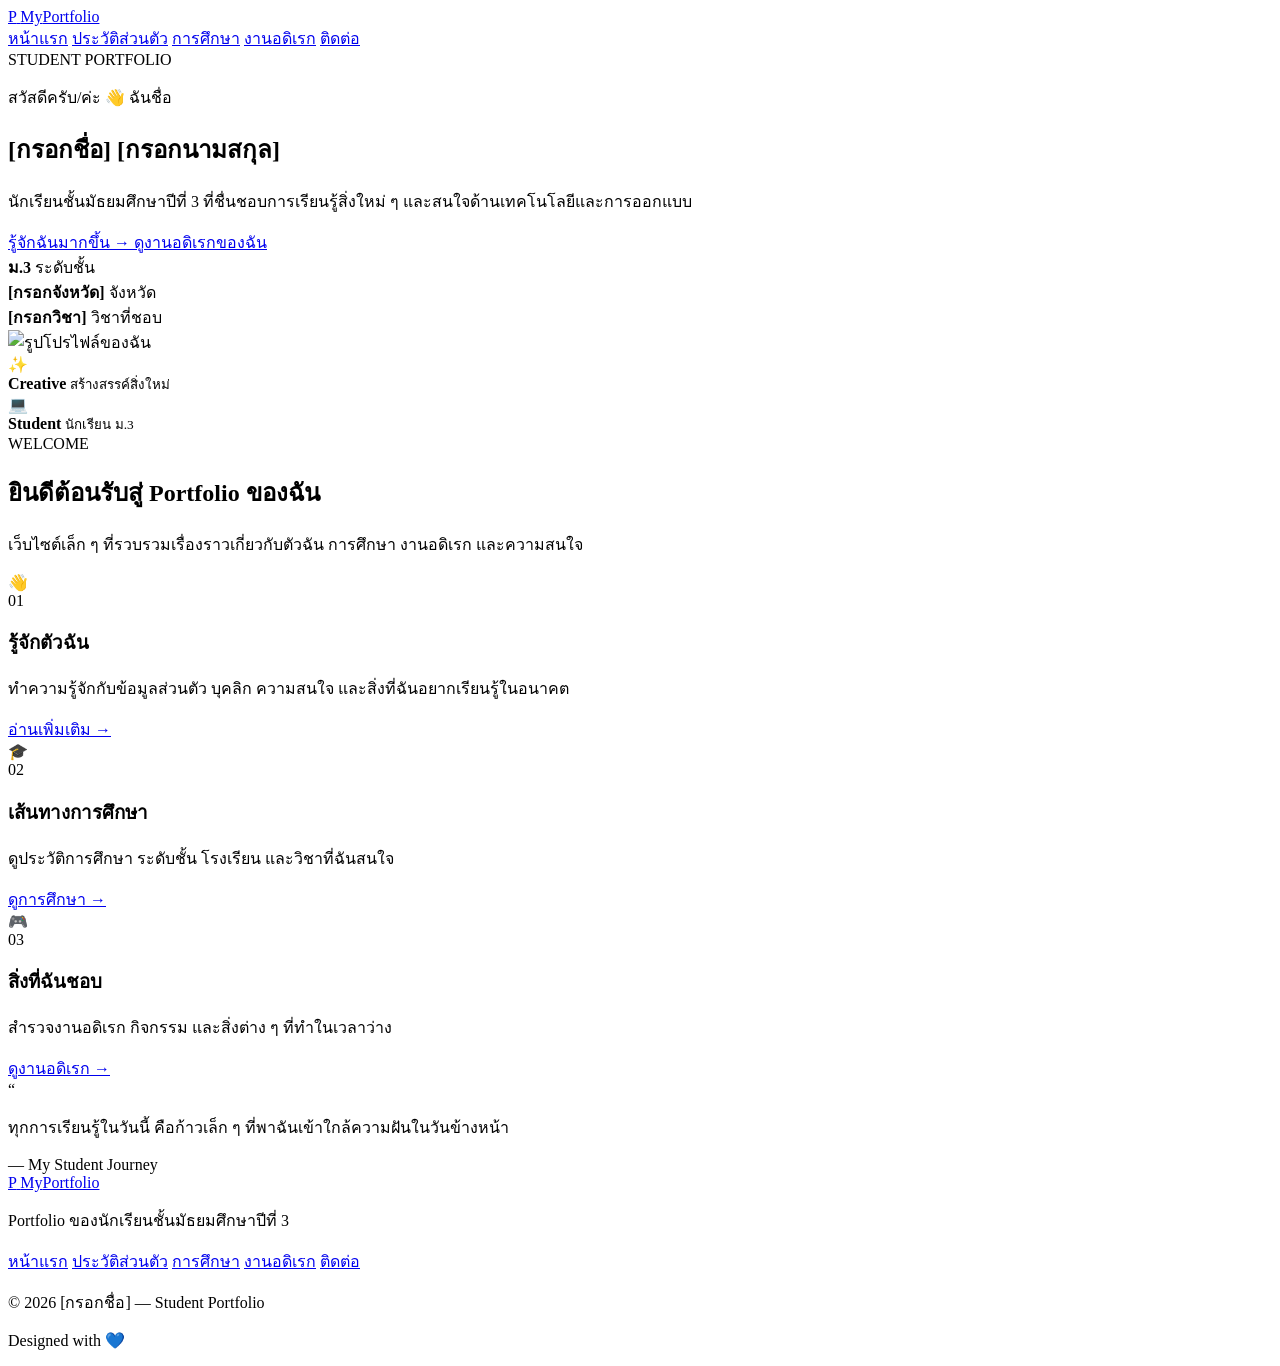
==== index.html @ 7119899f "Create index.html" ====
<!DOCTYPE html>
<html lang="th">
<head>
    <meta charset="UTF-8">
    <meta name="viewport" content="width=device-width, initial-scale=1.0">
    <meta name="description" content="เว็บไซต์ Portfolio ส่วนตัวของนักเรียนชั้นมัธยมศึกษาปีที่ 3">
    <title>My Portfolio | หน้าแรก</title>
    <link rel="stylesheet" href="style.css">
</head>

<body>

    <header class="site-header">
        <nav class="navbar container">
            <a href="index.html" class="logo">
                <span class="logo-mark">P</span>
                <span>My<span>Portfolio</span></span>
            </a>

            <div class="nav-links">
                <a href="index.html" class="active">หน้าแรก</a>
                <a href="profile.html">ประวัติส่วนตัว</a>
                <a href="education.html">การศึกษา</a>
                <a href="hobby.html">งานอดิเรก</a>
                <a href="contact.html">ติดต่อ</a>
            </div>
        </nav>
    </header>

    <main>

        <section class="hero">
            <div class="hero-decoration hero-circle-one"></div>
            <div class="hero-decoration hero-circle-two"></div>
            <div class="hero-grid container">

                <div class="hero-content reveal">
                    <div class="eyebrow">
                        <span class="status-dot"></span>
                        STUDENT PORTFOLIO
                    </div>

                    <p class="hero-small-title">สวัสดีครับ/ค่ะ 👋 ฉันชื่อ</p>

                    <h1>
                        <span>[กรอกชื่อ]</span>
                        <strong>[กรอกนามสกุล]</strong>
                    </h1>

                    <p class="hero-description">
                        นักเรียนชั้นมัธยมศึกษาปีที่ 3
                        ที่ชื่นชอบการเรียนรู้สิ่งใหม่ ๆ
                        และสนใจด้านเทคโนโลยีและการออกแบบ
                    </p>

                    <div class="hero-buttons">
                        <a href="profile.html" class="btn btn-primary">
                            รู้จักฉันมากขึ้น
                            <span>→</span>
                        </a>

                        <a href="hobby.html" class="btn btn-secondary">
                            ดูงานอดิเรกของฉัน
                        </a>
                    </div>

                    <div class="hero-highlights">
                        <div>
                            <strong>ม.3</strong>
                            <span>ระดับชั้น</span>
                        </div>

                        <div class="highlight-line"></div>

                        <div>
                            <strong>[กรอกจังหวัด]</strong>
                            <span>จังหวัด</span>
                        </div>

                        <div class="highlight-line"></div>

                        <div>
                            <strong>[กรอกวิชา]</strong>
                            <span>วิชาที่ชอบ</span>
                        </div>
                    </div>
                </div>

                <div class="hero-visual reveal">
                    <div class="profile-orbit"></div>

                    <div class="profile-card">
                        <div class="profile-image-wrapper">
                            <img
                                src="https://placehold.co/500x600/E3F2FD/0D47A1?text=Profile"
                                alt="รูปโปรไฟล์ของฉัน"
                                class="profile-image"
                            >
                        </div>

                        <div class="floating-card floating-card-top">
                            <span class="floating-icon">✨</span>
                            <div>
                                <strong>Creative</strong>
                                <small>สร้างสรรค์สิ่งใหม่</small>
                            </div>
                        </div>

                        <div class="floating-card floating-card-bottom">
                            <span class="floating-icon">💻</span>
                            <div>
                                <strong>Student</strong>
                                <small>นักเรียน ม.3</small>
                            </div>
                        </div>
                    </div>
                </div>

            </div>
        </section>

        <section class="intro-section section">
            <div class="container">

                <div class="section-heading centered">
                    <span class="section-label">WELCOME</span>
                    <h2>ยินดีต้อนรับสู่ <span>Portfolio ของฉัน</span></h2>
                    <p>
                        เว็บไซต์เล็ก ๆ ที่รวบรวมเรื่องราวเกี่ยวกับตัวฉัน
                        การศึกษา งานอดิเรก และความสนใจ
                    </p>
                </div>

                <div class="feature-grid">

                    <article class="feature-card feature-main">
                        <div class="feature-icon">👋</div>
                        <span class="card-number">01</span>
                        <h3>รู้จักตัวฉัน</h3>
                        <p>
                            ทำความรู้จักกับข้อมูลส่วนตัว
                            บุคลิก ความสนใจ และสิ่งที่ฉันอยากเรียนรู้ในอนาคต
                        </p>
                        <a href="profile.html" class="text-link">
                            อ่านเพิ่มเติม →
                        </a>
                    </article>

                    <article class="feature-card">
                        <div class="feature-icon">🎓</div>
                        <span class="card-number">02</span>
                        <h3>เส้นทางการศึกษา</h3>
                        <p>
                            ดูประวัติการศึกษา ระดับชั้น
                            โรงเรียน และวิชาที่ฉันสนใจ
                        </p>
                        <a href="education.html" class="text-link">
                            ดูการศึกษา →
                        </a>
                    </article>

                    <article class="feature-card">
                        <div class="feature-icon">🎮</div>
                        <span class="card-number">03</span>
                        <h3>สิ่งที่ฉันชอบ</h3>
                        <p>
                            สำรวจงานอดิเรก กิจกรรม
                            และสิ่งต่าง ๆ ที่ทำในเวลาว่าง
                        </p>
                        <a href="hobby.html" class="text-link">
                            ดูงานอดิเรก →
                        </a>
                    </article>

                </div>
            </div>
        </section>

        <section class="quote-section">
            <div class="container quote-box">
                <span class="quote-mark">“</span>
                <p>
                    ทุกการเรียนรู้ในวันนี้
                    คือก้าวเล็ก ๆ ที่พาฉันเข้าใกล้ความฝันในวันข้างหน้า
                </p>
                <span class="quote-author">— My Student Journey</span>
            </div>
        </section>

    </main>

    <footer class="site-footer">
        <div class="container footer-content">

            <div class="footer-brand">
                <a href="index.html" class="logo footer-logo">
                    <span class="logo-mark">P</span>
                    <span>My<span>Portfolio</span></span>
                </a>
                <p>Portfolio ของนักเรียนชั้นมัธยมศึกษาปีที่ 3</p>
            </div>

            <div class="footer-nav">
                <a href="index.html">หน้าแรก</a>
                <a href="profile.html">ประวัติส่วนตัว</a>
                <a href="education.html">การศึกษา</a>
                <a href="hobby.html">งานอดิเรก</a>
                <a href="contact.html">ติดต่อ</a>
            </div>

        </div>

        <div class="container footer-bottom">
            <p>© 2026 [กรอกชื่อ] — Student Portfolio</p>
            <p>Designed with 💙</p>
        </div>
    </footer>

</body>
</html>
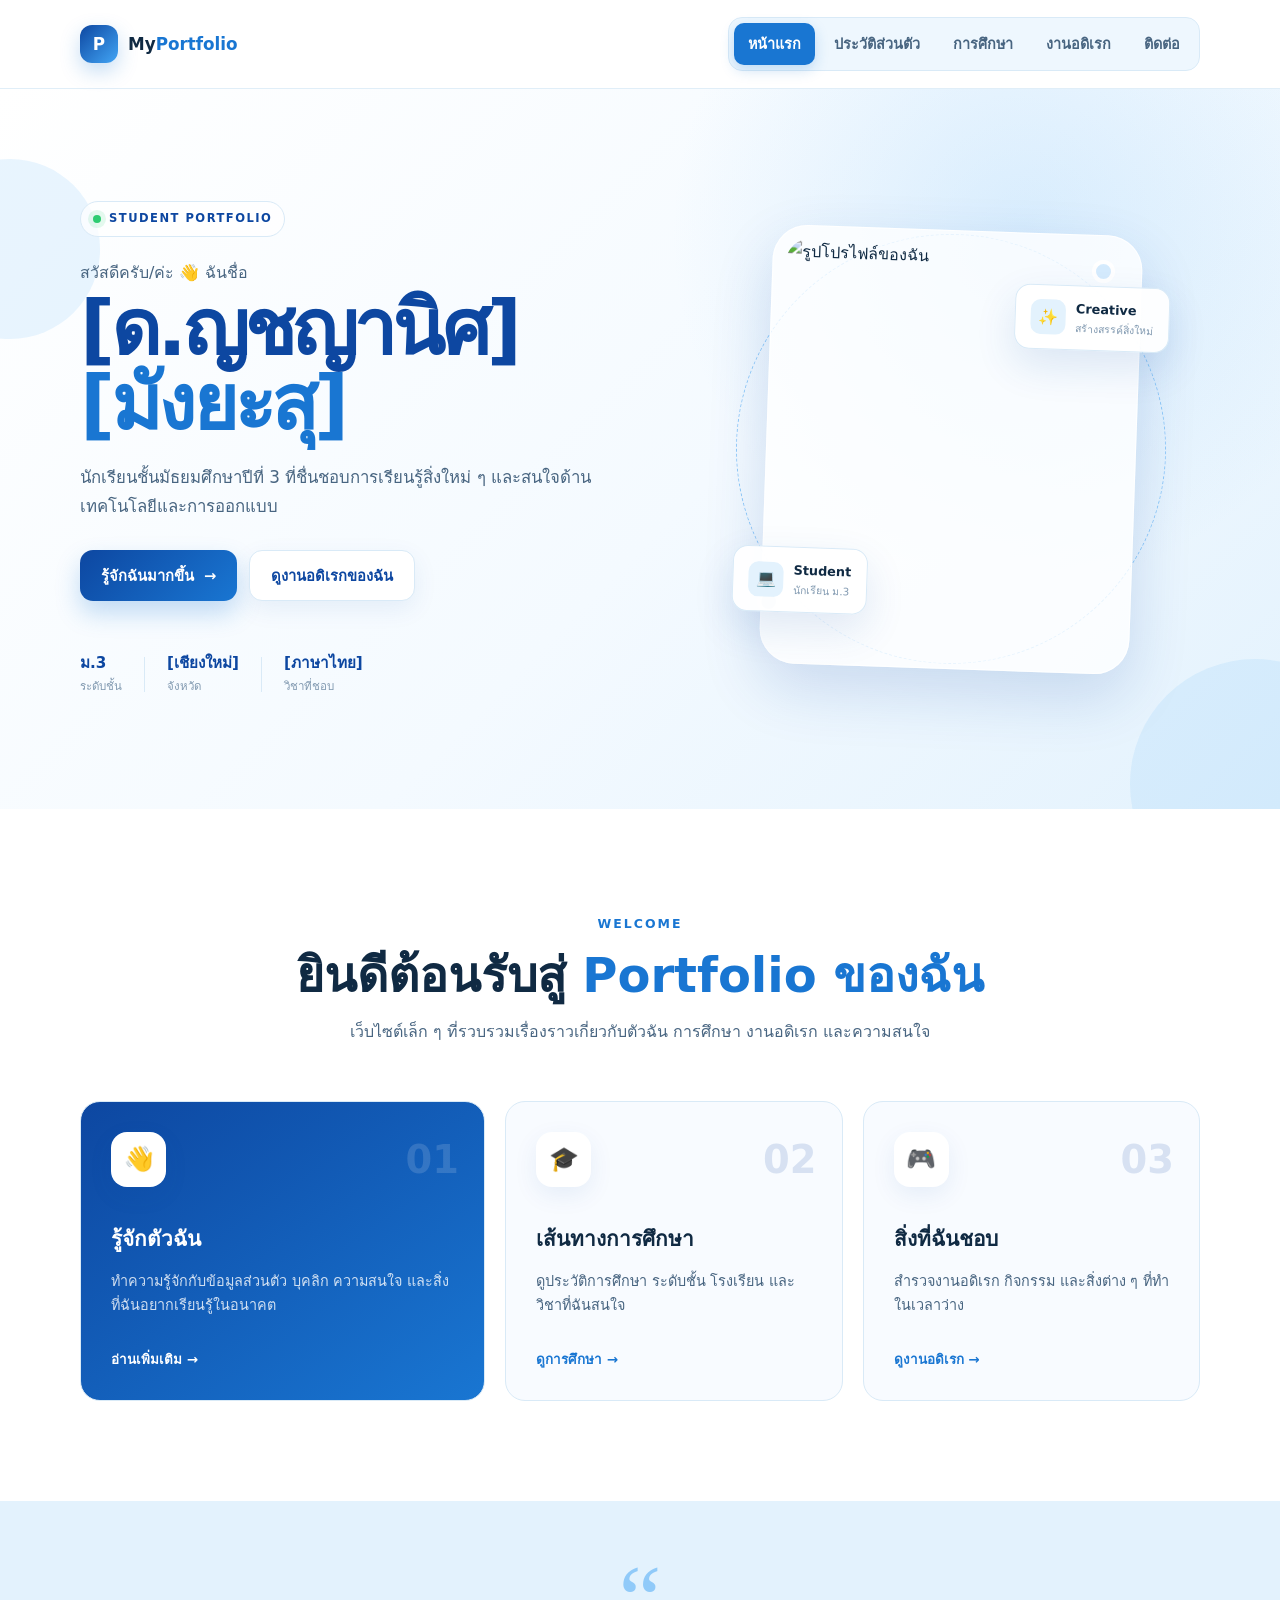
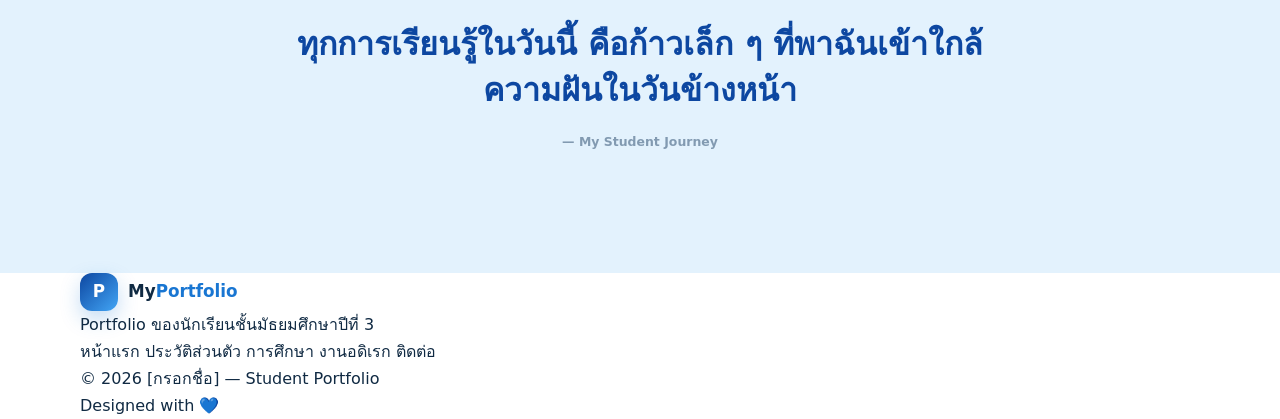
==== commit 19b75c28: "Update index.html" ====
--- a/index.html
+++ b/index.html
@@ -43,8 +43,8 @@
                     <p class="hero-small-title">สวัสดีครับ/ค่ะ 👋 ฉันชื่อ</p>
 
                     <h1>
-                        <span>[กรอกชื่อ]</span>
-                        <strong>[กรอกนามสกุล]</strong>
+                        <span>[ด.ญชญานิศ]</span>
+                        <strong>[มังยะสุ]</strong>
                     </h1>
 
                     <p class="hero-description">
@@ -73,14 +73,14 @@
                         <div class="highlight-line"></div>
 
                         <div>
-                            <strong>[กรอกจังหวัด]</strong>
+                            <strong>[เชียงใหม่]</strong>
                             <span>จังหวัด</span>
                         </div>
 
                         <div class="highlight-line"></div>
 
                         <div>
-                            <strong>[กรอกวิชา]</strong>
+                            <strong>[ภาษาไทย]</strong>
                             <span>วิชาที่ชอบ</span>
                         </div>
                     </div>
--- a/style.css
+++ b/style.css
@@ -0,0 +1,986 @@
+/* ========================================
+   MY PORTFOLIO
+   Modern Student Portfolio
+   HTML5 + CSS3
+======================================== */
+
+/* ========================================
+   1. VARIABLES
+======================================== */
+
+:root {
+    --blue-dark: #0D47A1;
+    --blue: #1976D2;
+    --blue-light: #42A5F5;
+    --blue-soft: #90CAF9;
+    --blue-pale: #E3F2FD;
+
+    --white: #FFFFFF;
+    --off-white: #F8FBFF;
+
+    --text-dark: #102A43;
+    --text: #486581;
+    --text-light: #829AB1;
+
+    --border: #D9EAF7;
+
+    --shadow-sm: 0 8px 24px rgba(13, 71, 161, 0.08);
+    --shadow-md: 0 16px 40px rgba(13, 71, 161, 0.12);
+    --shadow-lg: 0 24px 60px rgba(13, 71, 161, 0.16);
+
+    --radius-sm: 12px;
+    --radius-md: 20px;
+    --radius-lg: 30px;
+
+    --transition: 0.3s ease;
+}
+
+
+/* ========================================
+   2. RESET
+======================================== */
+
+* {
+    margin: 0;
+    padding: 0;
+    box-sizing: border-box;
+}
+
+html {
+    scroll-behavior: smooth;
+}
+
+body {
+    font-family:
+        system-ui,
+        -apple-system,
+        BlinkMacSystemFont,
+        "Segoe UI",
+        sans-serif;
+
+    background: var(--white);
+    color: var(--text-dark);
+    line-height: 1.7;
+    overflow-x: hidden;
+}
+
+img {
+    display: block;
+    max-width: 100%;
+}
+
+a {
+    color: inherit;
+    text-decoration: none;
+}
+
+button,
+a {
+    -webkit-tap-highlight-color: transparent;
+}
+
+
+/* ========================================
+   3. GLOBAL
+======================================== */
+
+.container {
+    width: min(1120px, calc(100% - 40px));
+    margin-inline: auto;
+}
+
+.section {
+    padding: 100px 0;
+}
+
+.section-label {
+    display: inline-block;
+    margin-bottom: 14px;
+
+    color: var(--blue);
+    font-size: 0.78rem;
+    font-weight: 800;
+    letter-spacing: 0.16em;
+}
+
+.section-label.light {
+    color: var(--blue-soft);
+}
+
+.section-heading {
+    margin-bottom: 55px;
+}
+
+.section-heading.centered {
+    text-align: center;
+    max-width: 700px;
+    margin-inline: auto;
+    margin-bottom: 55px;
+}
+
+.section-heading h2,
+.about-heading h2 {
+    font-size: clamp(2rem, 4vw, 3rem);
+    line-height: 1.15;
+    margin-bottom: 15px;
+    color: var(--text-dark);
+}
+
+.section-heading h2 span,
+.about-heading h2 span {
+    color: var(--blue);
+}
+
+.section-heading p {
+    color: var(--text);
+}
+
+
+/* ========================================
+   4. NAVIGATION
+======================================== */
+
+.site-header {
+    position: sticky;
+    top: 0;
+    z-index: 1000;
+
+    padding: 14px 0;
+
+    background: rgba(255, 255, 255, 0.88);
+    backdrop-filter: blur(18px);
+    -webkit-backdrop-filter: blur(18px);
+
+    border-bottom: 1px solid rgba(217, 234, 247, 0.8);
+}
+
+.navbar {
+    min-height: 60px;
+
+    display: flex;
+    align-items: center;
+    justify-content: space-between;
+    gap: 30px;
+}
+
+.logo {
+    display: flex;
+    align-items: center;
+    gap: 10px;
+
+    font-size: 1.05rem;
+    font-weight: 800;
+    white-space: nowrap;
+}
+
+.logo > span:last-child > span {
+    color: var(--blue);
+}
+
+.logo-mark {
+    width: 38px;
+    height: 38px;
+
+    display: grid;
+    place-items: center;
+
+    color: var(--white);
+    background: linear-gradient(
+        135deg,
+        var(--blue-dark),
+        var(--blue-light)
+    );
+
+    border-radius: 12px;
+
+    box-shadow:
+        0 8px 20px rgba(25, 118, 210, 0.25);
+}
+
+.nav-links {
+    display: flex;
+    align-items: center;
+    gap: 5px;
+
+    padding: 5px;
+
+    background: rgba(227, 242, 253, 0.6);
+    border: 1px solid var(--border);
+    border-radius: 14px;
+}
+
+.nav-links a {
+    position: relative;
+
+    padding: 9px 14px;
+
+    color: var(--text);
+    font-size: 0.9rem;
+    font-weight: 650;
+
+    border-radius: 10px;
+
+    transition:
+        color var(--transition),
+        background var(--transition),
+        transform var(--transition);
+}
+
+.nav-links a:hover {
+    color: var(--blue-dark);
+    background: var(--white);
+    transform: translateY(-1px);
+}
+
+.nav-links a.active {
+    color: var(--white);
+    background: var(--blue);
+    box-shadow: 0 5px 14px rgba(25, 118, 210, 0.22);
+}
+
+
+/* ========================================
+   5. BUTTONS
+======================================== */
+
+.btn {
+    min-height: 50px;
+
+    display: inline-flex;
+    align-items: center;
+    justify-content: center;
+    gap: 10px;
+
+    padding: 12px 21px;
+
+    border-radius: 13px;
+
+    font-size: 0.92rem;
+    font-weight: 750;
+
+    transition:
+        transform var(--transition),
+        box-shadow var(--transition),
+        background var(--transition);
+}
+
+.btn:hover {
+    transform: translateY(-3px);
+}
+
+.btn-primary {
+    color: var(--white);
+    background: linear-gradient(
+        135deg,
+        var(--blue-dark),
+        var(--blue)
+    );
+
+    box-shadow:
+        0 12px 25px rgba(25, 118, 210, 0.25);
+}
+
+.btn-primary:hover {
+    box-shadow:
+        0 16px 32px rgba(25, 118, 210, 0.34);
+}
+
+.btn-secondary {
+    color: var(--blue-dark);
+    background: var(--white);
+    border: 1px solid var(--border);
+    box-shadow: var(--shadow-sm);
+}
+
+.btn-secondary:hover {
+    background: var(--blue-pale);
+}
+
+.btn-white {
+    color: var(--blue-dark);
+    background: var(--white);
+
+    box-shadow: var(--shadow-sm);
+}
+
+.btn-white:hover {
+    box-shadow: var(--shadow-md);
+}
+
+
+/* ========================================
+   6. HERO
+======================================== */
+
+.hero {
+    position: relative;
+    min-height: 720px;
+
+    display: flex;
+    align-items: center;
+
+    overflow: hidden;
+
+    background:
+        radial-gradient(
+            circle at 80% 20%,
+            rgba(144, 202, 249, 0.28),
+            transparent 30%
+        ),
+        linear-gradient(
+            135deg,
+            #FFFFFF 0%,
+            #F4FAFF 55%,
+            #E3F2FD 100%
+        );
+}
+
+.hero-grid {
+    position: relative;
+    z-index: 2;
+
+    display: grid;
+    grid-template-columns: 1.05fr 0.95fr;
+    align-items: center;
+    gap: 70px;
+
+    padding: 80px 0;
+}
+
+.hero-content {
+    animation: slideUp 0.8s ease both;
+}
+
+.eyebrow {
+    width: fit-content;
+
+    display: flex;
+    align-items: center;
+    gap: 8px;
+
+    margin-bottom: 22px;
+    padding: 7px 12px;
+
+    color: var(--blue-dark);
+    background: rgba(255, 255, 255, 0.75);
+
+    border: 1px solid var(--border);
+    border-radius: 999px;
+
+    font-size: 0.72rem;
+    font-weight: 800;
+    letter-spacing: 0.13em;
+}
+
+.status-dot {
+    width: 8px;
+    height: 8px;
+
+    background: #2ECC71;
+    border-radius: 50%;
+
+    box-shadow: 0 0 0 5px rgba(46, 204, 113, 0.12);
+}
+
+.hero-small-title {
+    margin-bottom: 5px;
+    color: var(--text);
+    font-size: 1rem;
+}
+
+.hero h1 {
+    margin-bottom: 22px;
+
+    color: var(--text-dark);
+
+    font-size: clamp(3rem, 6vw, 5.4rem);
+    line-height: 0.98;
+    letter-spacing: -0.05em;
+}
+
+.hero h1 span,
+.hero h1 strong {
+    display: block;
+}
+
+.hero h1 span {
+    color: var(--blue-dark);
+}
+
+.hero h1 strong {
+    color: var(--blue);
+    font-weight: 850;
+}
+
+.hero-description {
+    max-width: 600px;
+
+    margin-bottom: 30px;
+
+    color: var(--text);
+
+    font-size: 1.05rem;
+}
+
+.hero-buttons {
+    display: flex;
+    flex-wrap: wrap;
+    gap: 12px;
+}
+
+.hero-highlights {
+    display: flex;
+    align-items: center;
+    gap: 22px;
+
+    margin-top: 50px;
+}
+
+.hero-highlights div:not(.highlight-line) {
+    display: flex;
+    flex-direction: column;
+}
+
+.hero-highlights strong {
+    color: var(--blue-dark);
+    font-size: 0.95rem;
+}
+
+.hero-highlights span {
+    color: var(--text-light);
+    font-size: 0.72rem;
+}
+
+.highlight-line {
+    width: 1px;
+    height: 35px;
+    background: var(--border);
+}
+
+
+/* ========================================
+   7. HERO VISUAL
+======================================== */
+
+.hero-visual {
+    position: relative;
+
+    min-height: 520px;
+
+    display: grid;
+    place-items: center;
+
+    animation: fadeIn 1s 0.2s ease both;
+}
+
+.profile-card {
+    position: relative;
+    z-index: 2;
+
+    width: min(370px, 80%);
+
+    padding: 12px;
+
+    background: rgba(255, 255, 255, 0.78);
+
+    border: 1px solid rgba(255, 255, 255, 0.9);
+    border-radius: 35px;
+
+    box-shadow: var(--shadow-lg);
+
+    transform: rotate(2deg);
+
+    transition: transform 0.5s ease;
+}
+
+.profile-card:hover {
+    transform: rotate(0deg) translateY(-8px);
+}
+
+.profile-image-wrapper {
+    overflow: hidden;
+    border-radius: 26px;
+}
+
+.profile-image {
+    width: 100%;
+    aspect-ratio: 5 / 6;
+
+    object-fit: cover;
+
+    transition: transform 0.6s ease;
+}
+
+.profile-card:hover .profile-image {
+    transform: scale(1.04);
+}
+
+.profile-orbit {
+    position: absolute;
+
+    width: 430px;
+    height: 430px;
+
+    border: 1px dashed var(--blue-soft);
+    border-radius: 50%;
+
+    animation: spin 25s linear infinite;
+}
+
+.profile-orbit::before,
+.profile-orbit::after {
+    content: "";
+
+    position: absolute;
+
+    width: 15px;
+    height: 15px;
+
+    background: var(--blue-light);
+    border: 4px solid var(--white);
+    border-radius: 50%;
+}
+
+.profile-orbit::before {
+    top: 25px;
+    right: 50px;
+}
+
+.profile-orbit::after {
+    bottom: 50px;
+    left: 20px;
+    background: var(--blue-dark);
+}
+
+.floating-card {
+    position: absolute;
+    z-index: 5;
+
+    display: flex;
+    align-items: center;
+    gap: 10px;
+
+    padding: 12px 15px;
+
+    background: rgba(255, 255, 255, 0.95);
+
+    border: 1px solid var(--border);
+    border-radius: 15px;
+
+    box-shadow: var(--shadow-md);
+
+    animation: float 4s ease-in-out infinite;
+}
+
+.floating-card-top {
+    top: 50px;
+    right: -30px;
+}
+
+.floating-card-bottom {
+    bottom: 50px;
+    left: -30px;
+
+    animation-delay: -2s;
+}
+
+.floating-icon {
+    width: 35px;
+    height: 35px;
+
+    display: grid;
+    place-items: center;
+
+    background: var(--blue-pale);
+    border-radius: 10px;
+}
+
+.floating-card strong,
+.floating-card small {
+    display: block;
+}
+
+.floating-card strong {
+    color: var(--text-dark);
+    font-size: 0.8rem;
+}
+
+.floating-card small {
+    color: var(--text-light);
+    font-size: 0.65rem;
+}
+
+.hero-decoration {
+    position: absolute;
+    border-radius: 50%;
+    pointer-events: none;
+}
+
+.hero-circle-one {
+    width: 180px;
+    height: 180px;
+
+    top: 70px;
+    left: -80px;
+
+    background: rgba(144, 202, 249, 0.2);
+}
+
+.hero-circle-two {
+    width: 250px;
+    height: 250px;
+
+    right: -100px;
+    bottom: -100px;
+
+    background: rgba(66, 165, 245, 0.1);
+}
+
+
+/* ========================================
+   8. FEATURE SECTION
+======================================== */
+
+.intro-section {
+    background: var(--white);
+}
+
+.feature-grid {
+    display: grid;
+    grid-template-columns: 1.2fr 1fr 1fr;
+    gap: 20px;
+}
+
+.feature-card {
+    position: relative;
+
+    min-height: 300px;
+
+    padding: 30px;
+
+    background: var(--off-white);
+
+    border: 1px solid var(--border);
+    border-radius: var(--radius-md);
+
+    overflow: hidden;
+
+    transition:
+        transform var(--transition),
+        box-shadow var(--transition),
+        border-color var(--transition);
+}
+
+.feature-card:hover {
+    transform: translateY(-8px);
+    border-color: var(--blue-soft);
+    box-shadow: var(--shadow-md);
+}
+
+.feature-main {
+    background:
+        linear-gradient(
+            145deg,
+            #0D47A1,
+            #1976D2
+        );
+
+    color: var(--white);
+}
+
+.feature-icon {
+    width: 55px;
+    height: 55px;
+
+    display: grid;
+    place-items: center;
+
+    margin-bottom: 35px;
+
+    background: var(--white);
+    border-radius: 16px;
+
+    font-size: 1.5rem;
+
+    box-shadow: var(--shadow-sm);
+}
+
+.feature-card h3 {
+    margin-bottom: 12px;
+    font-size: 1.3rem;
+}
+
+.feature-card p {
+    color: var(--text);
+    font-size: 0.9rem;
+}
+
+.feature-main p {
+    color: rgba(255, 255, 255, 0.8);
+}
+
+.card-number {
+    position: absolute;
+
+    top: 25px;
+    right: 25px;
+
+    color: rgba(13, 71, 161, 0.14);
+
+    font-size: 2.4rem;
+    font-weight: 900;
+}
+
+.feature-main .card-number {
+    color: rgba(255, 255, 255, 0.14);
+}
+
+.text-link {
+    position: absolute;
+    bottom: 28px;
+    left: 30px;
+
+    color: var(--blue);
+    font-size: 0.84rem;
+    font-weight: 800;
+}
+
+.feature-main .text-link {
+    color: var(--white);
+}
+
+
+/* ========================================
+   9. QUOTE
+======================================== */
+
+.quote-section {
+    padding: 80px 0;
+
+    background: var(--blue-pale);
+}
+
+.quote-box {
+    position: relative;
+
+    text-align: center;
+    padding: 40px 20px;
+}
+
+.quote-mark {
+    position: absolute;
+
+    top: -30px;
+    left: 50%;
+
+    color: var(--blue-soft);
+
+    font-family: Georgia, serif;
+    font-size: 6rem;
+    line-height: 1;
+
+    transform: translateX(-50%);
+}
+
+.quote-box p {
+    position: relative;
+
+    max-width: 700px;
+    margin: auto;
+
+    color: var(--blue-dark);
+
+    font-size: clamp(1.3rem, 3vw, 2rem);
+    font-weight: 700;
+    line-height: 1.45;
+}
+
+.quote-author {
+    display: block;
+    margin-top: 18px;
+
+    color: var(--text-light);
+
+    font-size: 0.78rem;
+    font-weight: 700;
+}
+
+
+/* ========================================
+   10. PAGE HERO
+======================================== */
+
+.page-hero {
+    position: relative;
+
+    padding: 90px 0 100px;
+
+    overflow: hidden;
+
+    background:
+        radial-gradient(
+            circle at 90% 10%,
+            rgba(66, 165, 245, 0.18),
+            transparent 30%
+        ),
+        linear-gradient(
+            135deg,
+            #F8FBFF,
+            #E3F2FD
+        );
+}
+
+.page-hero::after {
+    content: "";
+
+    position: absolute;
+
+    width: 300px;
+    height: 300px;
+
+    right: -120px;
+    bottom: -180px;
+
+    border: 50px solid rgba(144, 202, 249, 0.15);
+    border-radius: 50%;
+}
+
+.page-hero .container {
+    position: relative;
+    z-index: 2;
+}
+
+.page-hero h1 {
+    margin-bottom: 18px;
+
+    font-size: clamp(2.6rem, 6vw, 4.6rem);
+    line-height: 1;
+    letter-spacing: -0.04em;
+}
+
+.page-hero h1 span {
+    color: var(--blue);
+}
+
+.page-hero p {
+    max-width: 650px;
+    color: var(--text);
+    font-size: 1.05rem;
+}
+
+
+/* ========================================
+   11. PROFILE
+======================================== */
+
+.profile-layout {
+    display: grid;
+    grid-template-columns: 0.8fr 1.2fr;
+    align-items: center;
+    gap: 80px;
+}
+
+.large-profile-image {
+    position: relative;
+}
+
+.large-profile-image img {
+    position: relative;
+    z-index: 2;
+
+    width: 100%;
+    aspect-ratio: 6 / 7;
+
+    object-fit: cover;
+
+    border-radius: 30px;
+    box-shadow: var(--shadow-lg);
+}
+
+.image-decoration {
+    position: absolute;
+    z-index: 1;
+
+    width: 80%;
+    height: 80%;
+
+    top: -25px;
+    left: -25px;
+
+    border: 3px solid var(--blue-soft);
+    border-radius: 30px;
+}
+
+.image-caption {
+    position: absolute;
+    z-index: 3;
+
+    right: -25px;
+    bottom: 30px;
+
+    padding: 15px 20px;
+
+    background: var(--white);
+
+    border-radius: 16px;
+
+    box-shadow: var(--shadow-md);
+}
+
+.image-caption span,
+.image-caption strong {
+    display: block;
+}
+
+.image-caption span {
+    color: var(--blue);
+    font-size: 0.65rem;
+    font-weight: 800;
+    letter-spacing: 0.15em;
+}
+
+.image-caption strong {
+    color: var(--text-dark);
+}
+
+.profile-details h2 {
+    margin-bottom: 15px;
+
+    font-size: clamp(2rem, 4vw, 3rem);
+    line-height: 1.15;
+}
+
+.profile-details h2 span {
+    color: var(--blue);
+}
+
+.lead-text {
+    max-width: 650px;
+    margin-bottom: 30px;
+    color: var(--text);
+}
+
+.info-grid {
+    display: grid;
+    grid-template-columns: repeat(2, 1fr);
+    gap: 12px;
+}
+
+.info-box {
+    display: flex;
+    align-items: center;
+    gap: 12px;
+
+    padding: 15px;
+
+    background: var(--off-white);
+    border: 1px solid var(--border);
+    border-radius: 14px;
+
+    transition: var(--transition);
+}
+
+.info-box:hover {
+    background: var(--white);
+    border-color: var(--blue-soft);
+    transform: translateY(-3px);
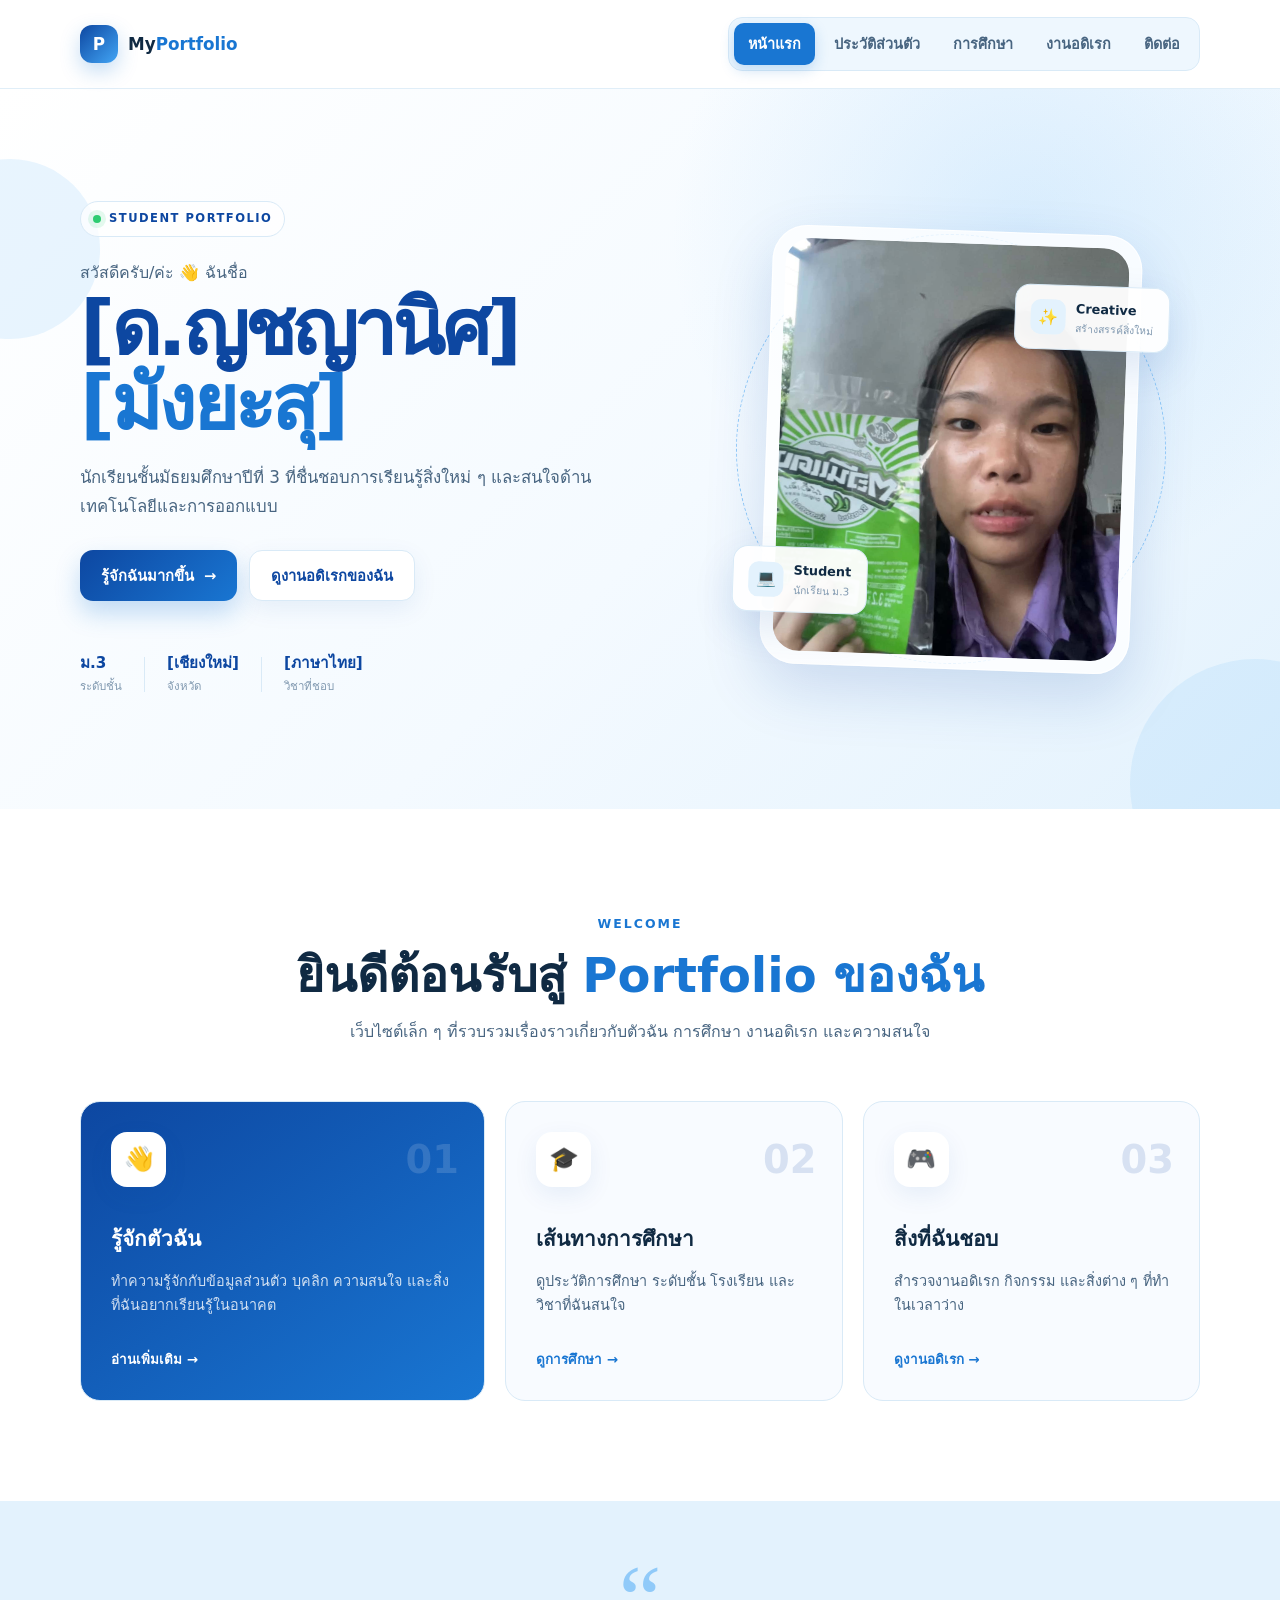
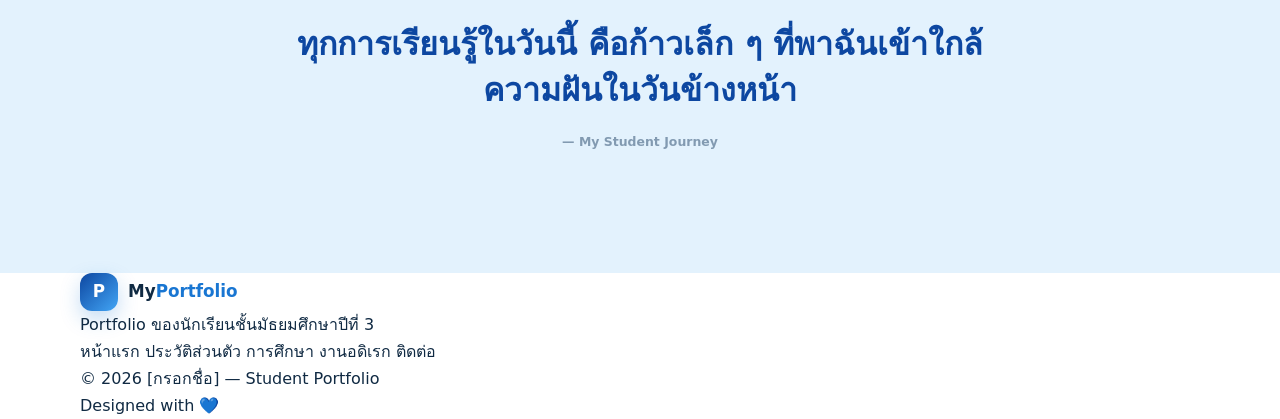
==== commit fa96312d: "Update index.html" ====
--- a/index.html
+++ b/index.html
@@ -92,8 +92,8 @@
                     <div class="profile-card">
                         <div class="profile-image-wrapper">
                             <img
-                                src="https://placehold.co/500x600/E3F2FD/0D47A1?text=Profile"
-                                alt="รูปโปรไฟล์ของฉัน"
+                                src="images/image4.jpg"
+                                alt="รูปสี่"
                                 class="profile-image"
                             >
                         </div>
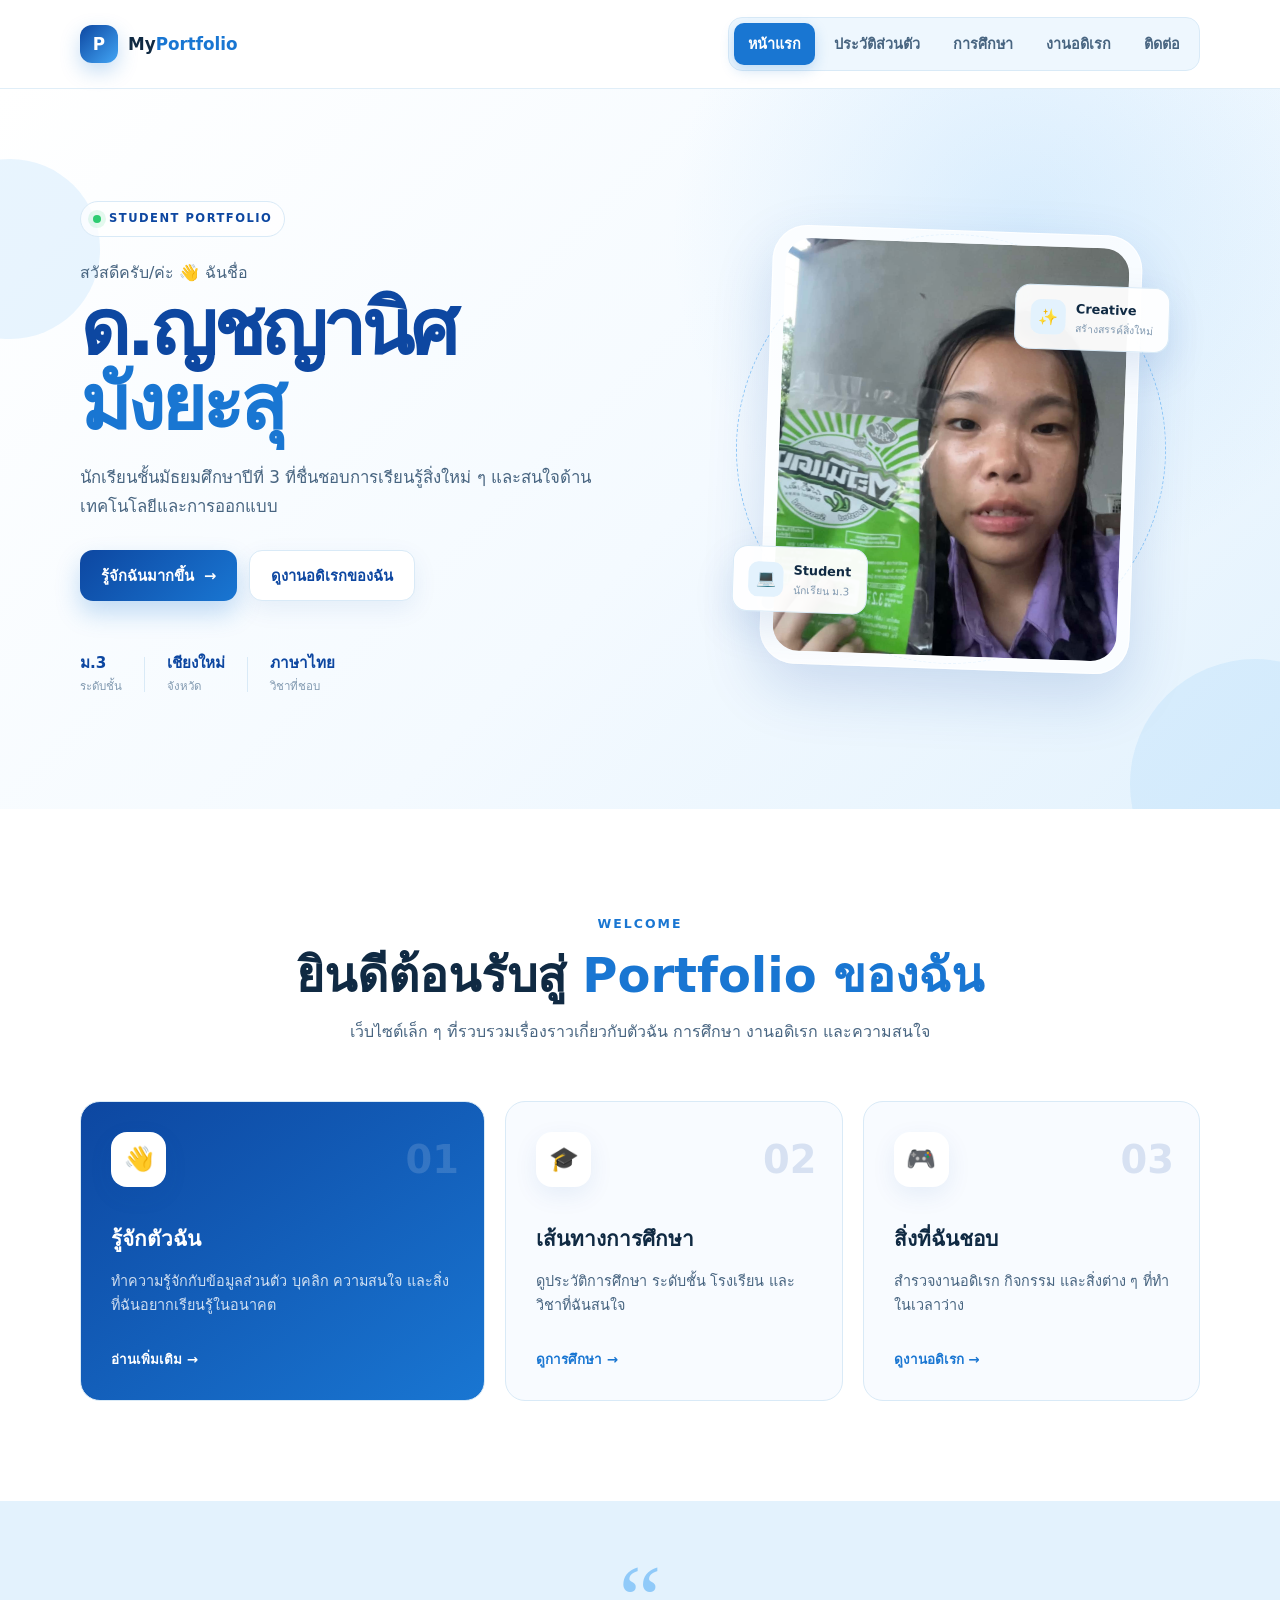
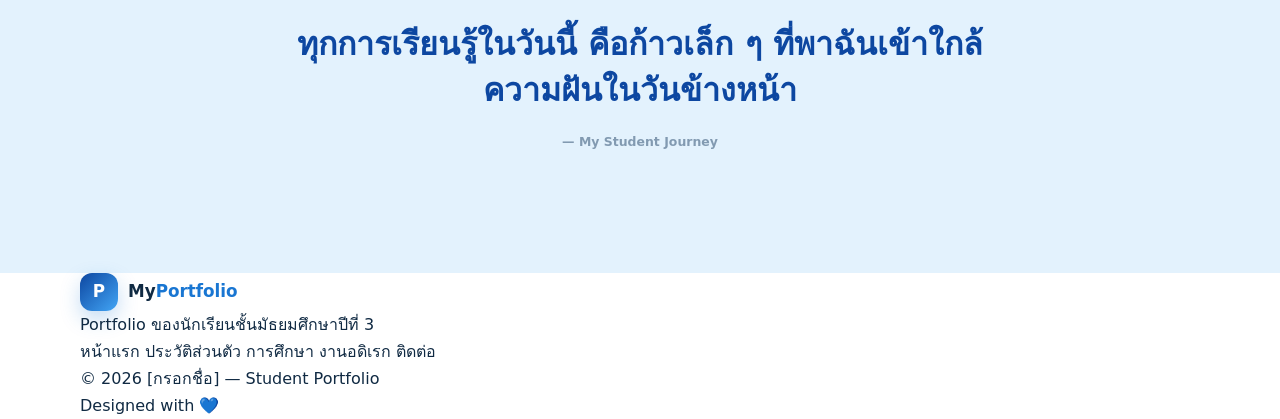
==== commit 317852d4: "Update index.html" ====
--- a/index.html
+++ b/index.html
@@ -43,8 +43,8 @@
                     <p class="hero-small-title">สวัสดีครับ/ค่ะ 👋 ฉันชื่อ</p>
 
                     <h1>
-                        <span>[ด.ญชญานิศ]</span>
-                        <strong>[มังยะสุ]</strong>
+                        <span>ด.ญชญานิศ</span>
+                        <strong>มังยะสุ</strong>
                     </h1>
 
                     <p class="hero-description">
@@ -73,14 +73,14 @@
                         <div class="highlight-line"></div>
 
                         <div>
-                            <strong>[เชียงใหม่]</strong>
+                            <strong>เชียงใหม่</strong>
                             <span>จังหวัด</span>
                         </div>
 
                         <div class="highlight-line"></div>
 
                         <div>
-                            <strong>[ภาษาไทย]</strong>
+                            <strong>ภาษาไทย</strong>
                             <span>วิชาที่ชอบ</span>
                         </div>
                     </div>
